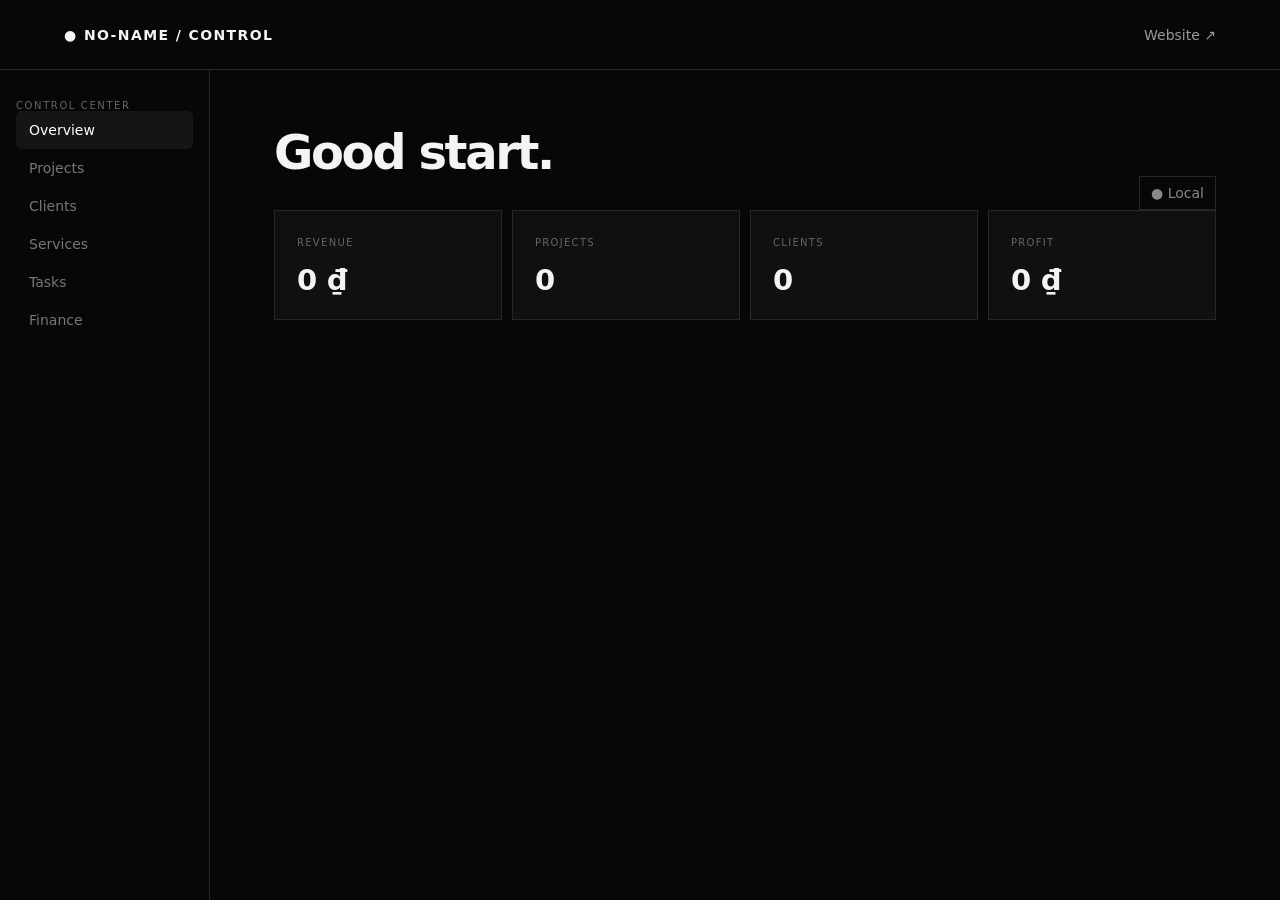
==== dashboard-v2.html @ 83e1a9af "feat: add self-contained functional dashboard v2" ====
<!doctype html><html lang="vi"><head><meta charset="utf-8"><meta name="viewport" content="width=device-width,initial-scale=1"><title>NO-NAME / Control</title><style>:root{--b:#070707;--p:#101011;--l:#27272a;--t:#f4f4f2;--m:#777}*{box-sizing:border-box}body{margin:0;background:var(--b);color:var(--t);font:14px system-ui,sans-serif}a{color:inherit;text-decoration:none}.nav{height:70px;border-bottom:1px solid var(--l);display:flex;justify-content:space-between;align-items:center;padding:0 5vw}.brand{font-weight:800;letter-spacing:.1em}.nav a:last-child{color:#999}.layout{display:grid;grid-template-columns:210px 1fr;min-height:calc(100vh - 70px)}aside{border-right:1px solid var(--l);padding:30px 16px}.side{padding:11px 13px;color:#777;cursor:pointer;border-radius:6px}.side.on,.side:hover{background:#151515;color:#fff}.main{padding:42px 5vw;max-width:1500px}.top{display:flex;justify-content:space-between;align-items:end}.ey{font-size:10px;letter-spacing:.16em;color:#666}.top h1{font-size:48px;letter-spacing:-.05em;margin:12px 0 30px}.status{border:1px solid var(--l);padding:8px 11px;color:#888}.metrics{display:grid;grid-template-columns:repeat(4,1fr);gap:10px}.metric,.box{background:var(--p);border:1px solid var(--l);padding:22px}.metric span{font-size:10px;color:#666;letter-spacing:.13em}.metric b{display:block;font-size:29px;margin-top:14px}.view{display:none}.view.on{display:block}.bar{display:flex;justify-content:space-between;align-items:center;margin:28px 0 12px}.bar h2{margin:0}.btn{border:0;background:#eee;color:#080808;padding:10px 14px;border-radius:6px;font-weight:700;cursor:pointer}.table{border:1px solid var(--l);background:var(--p)}.row{display:grid;grid-template-columns:1.5fr 1fr 1fr 120px;gap:12px;padding:15px 17px;border-bottom:1px solid #1d1d1f;align-items:center}.row:last-child{border:0}.muted{color:#777}.act{display:flex;gap:5px}.mini{background:#171719;border:1px solid #29292b;color:#bbb;padding:6px 8px;border-radius:5px;cursor:pointer}.empty{text-align:center;color:#555;padding:45px}.modal{display:none;position:fixed;inset:0;background:#000c;align-items:center;justify-content:center;padding:20px}.modal.on{display:flex}.card{width:min(600px,100%);background:#111;border:1px solid var(--l);padding:25px}.form{display:grid;grid-template-columns:1fr 1fr;gap:12px;margin-top:18px}.form .full{grid-column:1/-1}.form label{color:#777;font-size:11px}.form input,.form select,.form textarea{display:block;width:100%;margin-top:5px;background:#080808;color:#fff;border:1px solid #29292b;border-radius:5px;padding:10px}.form textarea{min-height:80px}.close{float:right;background:none;border:0;color:#aaa;font-size:18px}@media(max-width:800px){.layout{grid-template-columns:1fr}aside{display:none}.metrics{grid-template-columns:1fr 1fr}.row{grid-template-columns:1fr auto}.row .detail{display:none}}@media(max-width:500px){.metrics{grid-template-columns:1fr}.form{grid-template-columns:1fr}.form .full{grid-column:auto}}</style></head><body><nav class="nav"><a class="brand" href="index.html">● NO-NAME / CONTROL</a><a href="index.html">Website ↗</a></nav><div class="layout"><aside><div class="ey">CONTROL CENTER</div><div class="side on" data-v="overview">Overview</div><div class="side" data-v="projects">Projects</div><div class="side" data-v="clients">Clients</div><div class="side" data-v="services">Services</div><div class="side" data-v="tasks">Tasks</div><div class="side" data-v="finance">Finance</div></aside><main class="main"><div class="top"><div><div class="ey" id="date"></div><h1>Good start.</h1></div><div class="status">● <span id="mode">Local</span></div></div><div class="metrics"><div class="metric"><span>REVENUE</span><b id="rev">0 ₫</b></div><div class="metric"><span>PROJECTS</span><b id="pc">0</b></div><div class="metric"><span>CLIENTS</span><b id="cc">0</b></div><div class="metric"><span>PROFIT</span><b id="profit">0 ₫</b></div></div><div id="views"></div></main></div><div class="modal" id="modal"><div class="card"><button class="close" onclick="closeM()">✕</button><h2 id="mt">Add</h2><form class="form" id="form"></form></div></div><script>
var K="noname_v2",types={projects:[["name","Name","text"],["status","Status","select","active|paused|done"],["budget","Budget","number"],["description","Description","textarea"]],clients:[["name","Name","text"],["company","Company","text"],["email","Email","email"],["status","Status","select","lead|active|inactive"]],services:[["name","Name","text"],["price","Price","number"],["status","Status","select","active|paused"]],tasks:[["title","Title","text"],["status","Status","select","todo|doing|done"],["priority","Priority","select","low|normal|high"],["due_date","Due date","date"]],finance:[["type","Type","select","income|expense"],["amount","Amount","number"],["description","Description","text"],["transaction_date","Date","date"]]},S=JSON.parse(localStorage.getItem(K)||'{"projects":[],"clients":[],"services":[],"tasks":[],"finance":[]}'),cur="",eid=null,$=function(x){return document.getElementById(x)},money=function(n){return new Intl.NumberFormat("vi-VN").format(+n||0)+" ₫"};function save(){localStorage.setItem(K,JSON.stringify(S))}function esc(x){return String(x==null?"":x).replace(/[&<>"']/g,function(c){return {"&":"&amp;","<":"&lt;",">":"&gt;",'"':"&quot;","'":"&#39;"}[c]})}
function render(){var inc=S.finance.filter(function(x){return x.type==="income"}).reduce(function(a,x){return a+(+x.amount||0)},0),out=S.finance.filter(function(x){return x.type==="expense"}).reduce(function(a,x){return a+(+x.amount||0)},0);$("rev").textContent=money(inc);$("profit").textContent=money(inc-out);$("pc").textContent=S.projects.length;$("cc").textContent=S.clients.length;var h='<section class="view on" id="v-overview"><div class="box"><h2>NO-NAME</h2><p class="muted">Start solo. Make useful things. Build cash flow. Scale the system.</p></div></section>';Object.keys(types).forEach(function(t){h+='<section class="view" id="v-'+t+'"><div class="bar"><h2>'+t.charAt(0).toUpperCase()+t.slice(1)+'</h2><button class="btn" onclick="openM(\\''+t+'\\')">+ Add</button></div><div class="table" id="l-'+t+'"></div></section>'});$("views").innerHTML=h;Object.keys(types).forEach(list)}
function list(t){var a=S[t],el=$("l-"+t);el.innerHTML=a.map(function(x){var n=x.name||x.title||x.description||"Transaction",d=t==="finance"?money(x.amount):t==="projects"?money(x.budget):t==="services"?money(x.price):x.company||x.priority||x.email||"";return '<div class="row"><b>'+esc(n)+'</b><span class="muted">'+esc(x.status||x.type||"")+'</span><span class="detail muted">'+esc(d)+'</span><span class="act"><button class="mini" onclick="edit(\\''+t+'\\',\\''+x.id+'\\')">Edit</button><button class="mini" onclick="del(\\''+t+'\\',\\''+x.id+'\\')">Delete</button></span></div>'}).join("")||'<div class="empty">Nothing here yet.</div>'}
function openM(t,id){cur=t;eid=id||null;var old=(S[t]||[]).find(function(x){return x.id===id})||{};$("mt").textContent=(id?"Edit ":"Add ")+t.slice(0,-1);$("form").innerHTML=types[t].map(function(f){var k=f[0],l=f[1],ty=f[2],op=f[3];if(ty==="textarea")return '<label class="full">'+l+'<textarea name="'+k+'">'+esc(old[k]||"")+'</textarea></label>';if(ty==="select")return '<label>'+l+'<select name="'+k+'">'+op.split("|").map(function(o){return '<option value="'+o+'" '+(o===old[k]?"selected":"")+'>'+o+'</option>'}).join("")+'</select></label>';return '<label>'+l+'<input name="'+k+'" type="'+ty+'" value="'+esc(old[k]||"")+'" required></label>'}).join("")+'<div class="full"><button class="btn" type="submit">Save</button></div>';$("modal").classList.add("on")}
function closeM(){$("modal").classList.remove("on");eid=null}function edit(t,id){openM(t,id)}function del(t,id){if(confirm("Delete this item?")){S[t]=S[t].filter(function(x){return x.id!==id});save();render()}}
$("form").onsubmit=function(e){e.preventDefault();var d=Object.fromEntries(new FormData(e.target));["budget","price","amount"].forEach(function(k){if(k in d)d[k]=+d[k]||0});if(eid){var i=S[cur].findIndex(function(x){return x.id===eid});S[cur][i]=Object.assign({},S[cur][i],d)}else S[cur].unshift(Object.assign({id:crypto.randomUUID()},d));save();closeM();render()};document.addEventListener("click",function(e){var s=e.target.closest(".side");if(!s)return;document.querySelectorAll(".side").forEach(function(x){x.classList.remove("on")});document.querySelectorAll(".view").forEach(function(x){x.classList.remove("on")});s.classList.add("on");$("v-"+s.dataset.v).classList.add("on")});$("date").textContent=new Date().toLocaleDateString("en-GB",{weekday:"long",day:"2-digit",month:"short",year:"numeric"}).toUpperCase();render();
</script></body></html>
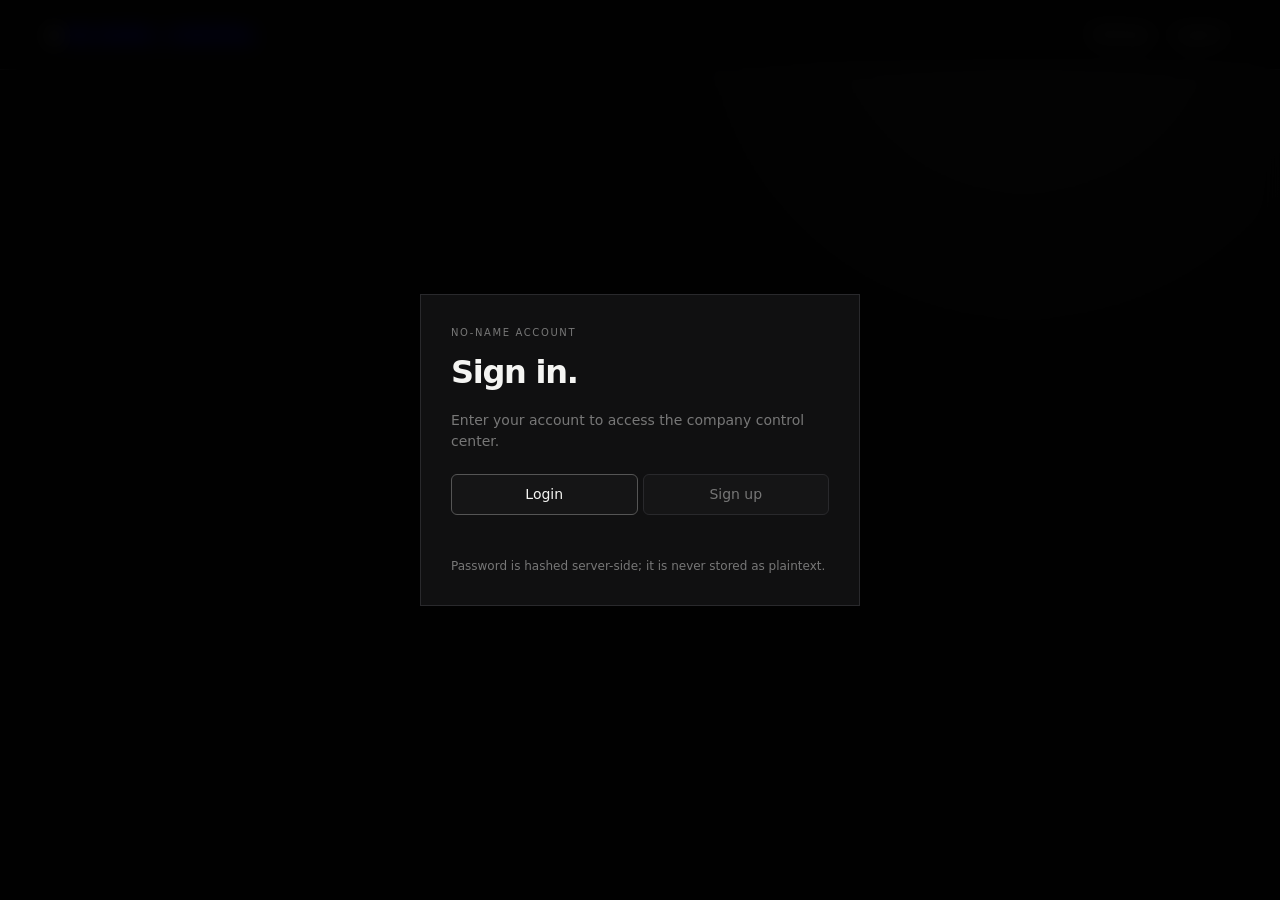
==== commit 7efe0d59: "feat: complete dashboard with auth settings themes and transitions" ====
--- a/dashboard-v2.html
+++ b/dashboard-v2.html
@@ -1,8 +1,42 @@
-<!doctype html><html lang="vi"><head><meta charset="utf-8"><meta name="viewport" content="width=device-width,initial-scale=1"><title>NO-NAME / Control</title><style>:root{--b:#070707;--p:#101011;--l:#27272a;--t:#f4f4f2;--m:#777}*{box-sizing:border-box}body{margin:0;background:var(--b);color:var(--t);font:14px system-ui,sans-serif}a{color:inherit;text-decoration:none}.nav{height:70px;border-bottom:1px solid var(--l);display:flex;justify-content:space-between;align-items:center;padding:0 5vw}.brand{font-weight:800;letter-spacing:.1em}.nav a:last-child{color:#999}.layout{display:grid;grid-template-columns:210px 1fr;min-height:calc(100vh - 70px)}aside{border-right:1px solid var(--l);padding:30px 16px}.side{padding:11px 13px;color:#777;cursor:pointer;border-radius:6px}.side.on,.side:hover{background:#151515;color:#fff}.main{padding:42px 5vw;max-width:1500px}.top{display:flex;justify-content:space-between;align-items:end}.ey{font-size:10px;letter-spacing:.16em;color:#666}.top h1{font-size:48px;letter-spacing:-.05em;margin:12px 0 30px}.status{border:1px solid var(--l);padding:8px 11px;color:#888}.metrics{display:grid;grid-template-columns:repeat(4,1fr);gap:10px}.metric,.box{background:var(--p);border:1px solid var(--l);padding:22px}.metric span{font-size:10px;color:#666;letter-spacing:.13em}.metric b{display:block;font-size:29px;margin-top:14px}.view{display:none}.view.on{display:block}.bar{display:flex;justify-content:space-between;align-items:center;margin:28px 0 12px}.bar h2{margin:0}.btn{border:0;background:#eee;color:#080808;padding:10px 14px;border-radius:6px;font-weight:700;cursor:pointer}.table{border:1px solid var(--l);background:var(--p)}.row{display:grid;grid-template-columns:1.5fr 1fr 1fr 120px;gap:12px;padding:15px 17px;border-bottom:1px solid #1d1d1f;align-items:center}.row:last-child{border:0}.muted{color:#777}.act{display:flex;gap:5px}.mini{background:#171719;border:1px solid #29292b;color:#bbb;padding:6px 8px;border-radius:5px;cursor:pointer}.empty{text-align:center;color:#555;padding:45px}.modal{display:none;position:fixed;inset:0;background:#000c;align-items:center;justify-content:center;padding:20px}.modal.on{display:flex}.card{width:min(600px,100%);background:#111;border:1px solid var(--l);padding:25px}.form{display:grid;grid-template-columns:1fr 1fr;gap:12px;margin-top:18px}.form .full{grid-column:1/-1}.form label{color:#777;font-size:11px}.form input,.form select,.form textarea{display:block;width:100%;margin-top:5px;background:#080808;color:#fff;border:1px solid #29292b;border-radius:5px;padding:10px}.form textarea{min-height:80px}.close{float:right;background:none;border:0;color:#aaa;font-size:18px}@media(max-width:800px){.layout{grid-template-columns:1fr}aside{display:none}.metrics{grid-template-columns:1fr 1fr}.row{grid-template-columns:1fr auto}.row .detail{display:none}}@media(max-width:500px){.metrics{grid-template-columns:1fr}.form{grid-template-columns:1fr}.form .full{grid-column:auto}}</style></head><body><nav class="nav"><a class="brand" href="index.html">● NO-NAME / CONTROL</a><a href="index.html">Website ↗</a></nav><div class="layout"><aside><div class="ey">CONTROL CENTER</div><div class="side on" data-v="overview">Overview</div><div class="side" data-v="projects">Projects</div><div class="side" data-v="clients">Clients</div><div class="side" data-v="services">Services</div><div class="side" data-v="tasks">Tasks</div><div class="side" data-v="finance">Finance</div></aside><main class="main"><div class="top"><div><div class="ey" id="date"></div><h1>Good start.</h1></div><div class="status">● <span id="mode">Local</span></div></div><div class="metrics"><div class="metric"><span>REVENUE</span><b id="rev">0 ₫</b></div><div class="metric"><span>PROJECTS</span><b id="pc">0</b></div><div class="metric"><span>CLIENTS</span><b id="cc">0</b></div><div class="metric"><span>PROFIT</span><b id="profit">0 ₫</b></div></div><div id="views"></div></main></div><div class="modal" id="modal"><div class="card"><button class="close" onclick="closeM()">✕</button><h2 id="mt">Add</h2><form class="form" id="form"></form></div></div><script>
-var K="noname_v2",types={projects:[["name","Name","text"],["status","Status","select","active|paused|done"],["budget","Budget","number"],["description","Description","textarea"]],clients:[["name","Name","text"],["company","Company","text"],["email","Email","email"],["status","Status","select","lead|active|inactive"]],services:[["name","Name","text"],["price","Price","number"],["status","Status","select","active|paused"]],tasks:[["title","Title","text"],["status","Status","select","todo|doing|done"],["priority","Priority","select","low|normal|high"],["due_date","Due date","date"]],finance:[["type","Type","select","income|expense"],["amount","Amount","number"],["description","Description","text"],["transaction_date","Date","date"]]},S=JSON.parse(localStorage.getItem(K)||'{"projects":[],"clients":[],"services":[],"tasks":[],"finance":[]}'),cur="",eid=null,$=function(x){return document.getElementById(x)},money=function(n){return new Intl.NumberFormat("vi-VN").format(+n||0)+" ₫"};function save(){localStorage.setItem(K,JSON.stringify(S))}function esc(x){return String(x==null?"":x).replace(/[&<>"']/g,function(c){return {"&":"&amp;","<":"&lt;",">":"&gt;",'"':"&quot;","'":"&#39;"}[c]})}
-function render(){var inc=S.finance.filter(function(x){return x.type==="income"}).reduce(function(a,x){return a+(+x.amount||0)},0),out=S.finance.filter(function(x){return x.type==="expense"}).reduce(function(a,x){return a+(+x.amount||0)},0);$("rev").textContent=money(inc);$("profit").textContent=money(inc-out);$("pc").textContent=S.projects.length;$("cc").textContent=S.clients.length;var h='<section class="view on" id="v-overview"><div class="box"><h2>NO-NAME</h2><p class="muted">Start solo. Make useful things. Build cash flow. Scale the system.</p></div></section>';Object.keys(types).forEach(function(t){h+='<section class="view" id="v-'+t+'"><div class="bar"><h2>'+t.charAt(0).toUpperCase()+t.slice(1)+'</h2><button class="btn" onclick="openM(\\''+t+'\\')">+ Add</button></div><div class="table" id="l-'+t+'"></div></section>'});$("views").innerHTML=h;Object.keys(types).forEach(list)}
-function list(t){var a=S[t],el=$("l-"+t);el.innerHTML=a.map(function(x){var n=x.name||x.title||x.description||"Transaction",d=t==="finance"?money(x.amount):t==="projects"?money(x.budget):t==="services"?money(x.price):x.company||x.priority||x.email||"";return '<div class="row"><b>'+esc(n)+'</b><span class="muted">'+esc(x.status||x.type||"")+'</span><span class="detail muted">'+esc(d)+'</span><span class="act"><button class="mini" onclick="edit(\\''+t+'\\',\\''+x.id+'\\')">Edit</button><button class="mini" onclick="del(\\''+t+'\\',\\''+x.id+'\\')">Delete</button></span></div>'}).join("")||'<div class="empty">Nothing here yet.</div>'}
-function openM(t,id){cur=t;eid=id||null;var old=(S[t]||[]).find(function(x){return x.id===id})||{};$("mt").textContent=(id?"Edit ":"Add ")+t.slice(0,-1);$("form").innerHTML=types[t].map(function(f){var k=f[0],l=f[1],ty=f[2],op=f[3];if(ty==="textarea")return '<label class="full">'+l+'<textarea name="'+k+'">'+esc(old[k]||"")+'</textarea></label>';if(ty==="select")return '<label>'+l+'<select name="'+k+'">'+op.split("|").map(function(o){return '<option value="'+o+'" '+(o===old[k]?"selected":"")+'>'+o+'</option>'}).join("")+'</select></label>';return '<label>'+l+'<input name="'+k+'" type="'+ty+'" value="'+esc(old[k]||"")+'" required></label>'}).join("")+'<div class="full"><button class="btn" type="submit">Save</button></div>';$("modal").classList.add("on")}
-function closeM(){$("modal").classList.remove("on");eid=null}function edit(t,id){openM(t,id)}function del(t,id){if(confirm("Delete this item?")){S[t]=S[t].filter(function(x){return x.id!==id});save();render()}}
-$("form").onsubmit=function(e){e.preventDefault();var d=Object.fromEntries(new FormData(e.target));["budget","price","amount"].forEach(function(k){if(k in d)d[k]=+d[k]||0});if(eid){var i=S[cur].findIndex(function(x){return x.id===eid});S[cur][i]=Object.assign({},S[cur][i],d)}else S[cur].unshift(Object.assign({id:crypto.randomUUID()},d));save();closeM();render()};document.addEventListener("click",function(e){var s=e.target.closest(".side");if(!s)return;document.querySelectorAll(".side").forEach(function(x){x.classList.remove("on")});document.querySelectorAll(".view").forEach(function(x){x.classList.remove("on")});s.classList.add("on");$("v-"+s.dataset.v).classList.add("on")});$("date").textContent=new Date().toLocaleDateString("en-GB",{weekday:"long",day:"2-digit",month:"short",year:"numeric"}).toUpperCase();render();
+<!doctype html><html lang="vi"><head><meta charset="utf-8"><meta name="viewport" content="width=device-width,initial-scale=1"><title>NO-NAME / Control</title><style>
+:root{--bg:#070707;--panel:#101011;--panel2:#151516;--line:#29292c;--text:#f5f5f3;--muted:#777;--accent:#fff;--shadow:0 20px 80px #0008}*{box-sizing:border-box}html{scroll-behavior:smooth}body{margin:0;background:var(--bg);color:var(--text);font:14px/1.5 Inter,ui-sans-serif,system-ui,sans-serif;transition:background .35s,color .35s}body:before{content:"";position:fixed;inset:0;pointer-events:none;background:radial-gradient(circle at 80% 0%,color-mix(in srgb,var(--accent) 8%,transparent),transparent 30%);opacity:.8}.hidden{display:none!important}button,input,select,textarea{font:inherit}button{cursor:pointer}.nav{height:70px;border-bottom:1px solid var(--line);display:flex;align-items:center;justify-content:space-between;padding:0 4vw;position:sticky;top:0;background:color-mix(in srgb,var(--bg) 92%,transparent);backdrop-filter:blur(18px);z-index:10}.brand{font-weight:850;letter-spacing:.1em}.brand i{display:inline-block;width:7px;height:7px;border-radius:50%;background:var(--accent);margin-right:8px}.navright{display:flex;gap:14px;align-items:center;color:var(--muted)}.navbtn{background:none;border:0;color:inherit}.shell{display:grid;grid-template-columns:220px 1fr;min-height:calc(100vh - 70px)}aside{border-right:1px solid var(--line);padding:28px 15px;position:sticky;top:70px;height:calc(100vh - 70px)}.ey{font-size:10px;letter-spacing:.16em;color:var(--muted);text-transform:uppercase}.side{display:flex;align-items:center;gap:10px;padding:11px 13px;margin:4px 0;border-radius:7px;color:#777;border:1px solid transparent;transition:.2s}.side:hover,.side.on{background:var(--panel2);color:var(--text);border-color:var(--line)}.side b{font-size:11px;font-weight:500}.sideicon{width:18px;text-align:center}.main{padding:40px 5vw 80px;max-width:1500px;width:100%}.view{display:none;animation:viewIn .28s ease both}.view.on{display:block}@keyframes viewIn{from{opacity:0;transform:translateY(7px)}to{opacity:1;transform:none}}.top{display:flex;justify-content:space-between;align-items:end}.top h1{font-size:50px;letter-spacing:-.055em;margin:10px 0 30px}.status{border:1px solid var(--line);padding:8px 11px;color:var(--muted);font-size:12px}.dot{display:inline-block;width:6px;height:6px;border-radius:50%;background:var(--accent);margin-right:6px}.metrics{display:grid;grid-template-columns:repeat(4,1fr);gap:10px}.metric,.box,.table,.authcard{background:var(--panel);border:1px solid var(--line);box-shadow:0 10px 40px #0002}.metric{padding:22px;transition:transform .2s,border-color .2s}.metric:hover{transform:translateY(-2px);border-color:#444}.metric span{font-size:10px;color:var(--muted);letter-spacing:.13em}.metric b{display:block;font-size:30px;margin-top:12px}.bar{display:flex;align-items:center;justify-content:space-between;margin:30px 0 12px}.bar h2{margin:0;font-size:25px;letter-spacing:-.03em}.btn{border:1px solid var(--line);background:var(--panel2);color:var(--text);padding:10px 14px;border-radius:7px;transition:.2s}.btn:hover{transform:translateY(-1px);border-color:#555}.btn.primary{background:var(--accent);color:#080808;border-color:var(--accent)}.btn.danger{color:#ffb0b0}.table{overflow:hidden}.row{display:grid;grid-template-columns:1.5fr 1fr 1fr 140px;gap:12px;padding:15px 17px;border-bottom:1px solid #1e1e20;align-items:center}.row:last-child{border:0}.muted{color:var(--muted)}.act{display:flex;gap:6px;justify-content:flex-end}.mini{background:var(--panel2);border:1px solid var(--line);color:#bbb;padding:6px 9px;border-radius:5px}.mini:hover{color:#fff}.empty{text-align:center;color:#555;padding:48px}.heroBox{padding:35px}.heroBox h2{font-size:30px;margin:0 0 8px}.heroBox p{max-width:700px;color:#888}.grid2{display:grid;grid-template-columns:1.4fr .8fr;gap:10px}.formgrid{display:grid;grid-template-columns:1fr 1fr;gap:13px}.field{display:block;color:#777;font-size:11px}.field.full{grid-column:1/-1}.field input,.field select,.field textarea{width:100%;display:block;margin-top:5px;background:#080808;color:#eee;border:1px solid var(--line);padding:11px;border-radius:6px;outline:none;transition:.2s}.field input:focus,.field select:focus,.field textarea:focus{border-color:#666;box-shadow:0 0 0 3px color-mix(in srgb,var(--accent) 8%,transparent)}.field textarea{min-height:90px;resize:vertical}.modal,.auth{position:fixed;inset:0;background:#000c;display:flex;align-items:center;justify-content:center;padding:20px;z-index:30;backdrop-filter:blur(10px)}.modal{display:none}.modal.open{display:flex}.modalbox{width:min(620px,100%);background:var(--panel);border:1px solid var(--line);padding:28px;box-shadow:var(--shadow);animation:pop .25s ease both}@keyframes pop{from{opacity:0;transform:scale(.97) translateY(8px)}to{opacity:1;transform:none}}.modalhead{display:flex;justify-content:space-between;align-items:center;margin-bottom:18px}.modalhead h3{margin:0;font-size:24px}.close{background:none;border:0;color:#aaa;font-size:20px}.auth{z-index:100}.authcard{width:min(440px,100%);padding:30px;animation:pop .3s ease}.authcard h1{font-size:32px;letter-spacing:-.04em;margin:8px 0}.authcard p{color:#777}.authTabs{display:flex;gap:5px;margin:22px 0}.authTabs button{flex:1;background:var(--panel2);border:1px solid var(--line);color:#777;padding:9px;border-radius:6px}.authTabs button.on{color:var(--text);border-color:#555}.authform{display:grid;gap:12px}.authmsg{min-height:20px;color:#f0a0a0;font-size:12px}.linkbtn{border:0;background:none;color:var(--text);text-decoration:underline;padding:0}.themes{display:flex;gap:10px;flex-wrap:wrap}.theme{width:110px;height:72px;border:1px solid var(--line);border-radius:8px;padding:9px;text-align:left;color:white;cursor:pointer}.theme span{display:block;width:12px;height:12px;border-radius:50%;margin-bottom:18px}.theme.active{outline:2px solid var(--accent);outline-offset:2px}.verify{border:1px solid #4a3e1d;background:#211b0d;padding:14px;color:#cbbd92;border-radius:7px}.toast{position:fixed;right:22px;bottom:22px;background:#eee;color:#080808;padding:11px 15px;border-radius:7px;z-index:200;animation:pop .2s ease}.setup{min-height:70vh;display:flex;align-items:center;justify-content:center}.setup .box{max-width:600px;padding:35px}.setup code{display:block;padding:12px;background:#080808;border:1px solid var(--line);overflow:auto;margin:12px 0}.accent{width:55px;height:40px;padding:3px;border:1px solid var(--line);background:#080808}.userpill{color:#aaa}.loading{opacity:.6;pointer-events:none}@media(max-width:850px){.shell{grid-template-columns:1fr}aside{position:static;height:auto;border-right:0;border-bottom:1px solid var(--line);padding:10px;display:flex;overflow:auto;gap:5px}aside .ey{display:none}.side{white-space:nowrap}.metrics{grid-template-columns:1fr 1fr}.grid2{grid-template-columns:1fr}}@media(max-width:550px){.main{padding:25px 18px 60px}.metrics{grid-template-columns:1fr}.top{align-items:start;flex-direction:column}.top h1{font-size:38px}.row{grid-template-columns:1fr auto}.row .detail{display:none}.formgrid{grid-template-columns:1fr}.field.full{grid-column:auto}}
+</style></head><body>
+<nav class="nav"><a class="brand" href="index.html"><i></i>NO-NAME / CONTROL</a><div class="navright"><span class="userpill" id="userPill"></span><button class="navbtn" onclick="openView('settings')">Settings</button><button class="navbtn" onclick="logout()">Logout</button></div></nav>
+<div id="auth" class="auth"><div class="authcard"><div class="ey">NO-NAME ACCOUNT</div><h1 id="authTitle">Sign in.</h1><p id="authSub">Enter your account to access the company control center.</p><div class="authTabs"><button id="tabLogin" class="on" onclick="authMode('login')">Login</button><button id="tabSignup" onclick="authMode('signup')">Sign up</button></div><form id="authForm" class="authform"></form><div class="authmsg" id="authMsg"></div><div class="muted" style="font-size:12px">Password is hashed server-side; it is never stored as plaintext.</div></div></div>
+<div id="setup" class="setup hidden"><div class="box"><div class="ey">FIRST SETUP</div><h1>Connect the company API.</h1><p class="muted">Deploy the Cloudflare Worker + D1, then paste its Worker URL here. The dashboard will use the API for accounts and company data.</p><form id="apiForm" class="formgrid"><label class="field full">Worker API URL<input id="apiUrl" placeholder="https://no-name-api.example.workers.dev" required></label><button class="btn primary full">Connect</button></form></div></div>
+<div id="app" class="shell hidden"><aside><div class="ey">CONTROL CENTER</div><div class="side on" data-view="overview"><span class="sideicon">⌂</span><b>Overview</b></div><div class="side" data-view="projects"><span class="sideicon">□</span><b>Projects</b></div><div class="side" data-view="clients"><span class="sideicon">◌</span><b>Clients</b></div><div class="side" data-view="services"><span class="sideicon">◇</span><b>Services</b></div><div class="side" data-view="tasks"><span class="sideicon">✓</span><b>Tasks</b></div><div class="side" data-view="finance"><span class="sideicon">₫</span><b>Finance</b></div><div class="side" data-view="settings"><span class="sideicon">⚙</span><b>Settings</b></div></aside><main class="main"><div class="top"><div><div class="ey" id="date"></div><h1 id="hello">Good start.</h1></div><div class="status"><span class="dot"></span><span id="status">Connected</span></div></div>
+<div id="metrics" class="metrics"></div><div id="views"></div></main></div>
+<div id="modal" class="modal"><div class="modalbox"><div class="modalhead"><h3 id="modalTitle">Add</h3><button class="close" onclick="closeModal()">×</button></div><form id="entityForm" class="formgrid"></form></div></div><script>
+const API=()=>localStorage.getItem("no_name_api")||"",types={projects:[["name","Name","text",1],["status","Status","select",1,"active|paused|done"],["budget","Budget","number",0],["description","Description","textarea",0]],clients:[["name","Name","text",1],["company","Company","text",0],["email","Email","email",1],["status","Status","select",1,"lead|active|inactive"]],services:[["name","Name","text",1],["price","Price","number",1],["status","Status","select",1,"active|paused"]],tasks:[["title","Title","text",1],["status","Status","select",1,"todo|doing|done"],["priority","Priority","select",1,"low|normal|high"],["project_id","Project ID","text",0],["due_date","Due date","date",0]],transactions:[["type","Type","select",1,"income|expense"],["amount","Amount","number",1],["description","Description","text",1],["transaction_date","Date","date",1]]};
+let state={projects:[],clients:[],services:[],tasks:[],transactions:[],user:null,current:"overview",editing:null};
+const $=x=>document.getElementById(x),money=n=>new Intl.NumberFormat("vi-VN").format(Number(n)||0)+" ₫";
+async function api(path,opt={}){const r=await fetch(API()+"/api"+path,{credentials:"include",headers:{"content-type":"application/json",...(opt.headers||{})},...opt});const d=await r.json().catch(()=>({}));if(!r.ok)throw Error(d.error||"Request failed");return d}
+function esc(s){return String(s??"").replace(/[&<>"']/g,c=>({"&":"&amp;","<":"&lt;",">":"&gt;",'"':"&quot;","'":"&#39;"}[c]))}
+function toast(s){const x=document.createElement("div");x.className="toast";x.textContent=s;document.body.appendChild(x);setTimeout(()=>x.remove(),2600)}
+function authMode(m){$("tabLogin").classList.toggle("on",m==="login");$("tabSignup").classList.toggle("on",m==="signup");$("authTitle").textContent=m==="login"?"Sign in.":"Create account.";$("authSub").textContent=m==="login"?"Enter your account to access the company control center.":"Create the first account for the NO-NAME company.";$("authMsg").textContent="";$("authForm").innerHTML=m==="login"?'<label class="field">Email<input name="email" type="email" autocomplete="email" required></label><label class="field">Password<input name="password" type="password" autocomplete="current-password" required></label><button class="btn primary">Sign in</button>':'<label class="field">Name<input name="name" required></label><label class="field">Company<input name="company" placeholder="NO-NAME"></label><label class="field">Email<input name="email" type="email" autocomplete="email" required></label><label class="field">Password<input name="password" type="password" minlength="8" autocomplete="new-password" required></label><button class="btn primary">Create account</button>';$("authForm").dataset.mode=m}
+$("authForm").onsubmit=async e=>{e.preventDefault();if(!API())return $("authMsg").textContent="Connect the API first.";const mode=e.target.dataset.mode;try{const d=await api("/auth/"+mode,{method:"POST",body:JSON.stringify(Object.fromEntries(new FormData(e.target)))});state.user=d.user;hide($("auth"));show($("app"));await load()}catch(err){$("authMsg").textContent=err.message}};
+async function checkAuth(){if(!API()){hide($("auth"));show($("setup"));$("apiUrl").value="";return}try{const d=await api("/auth/me");if(d.authenticated){state.user=d.user;hide($("auth"));show($("app"));await load()}else show($("auth"))}catch(e){show($("auth"));$("authMsg").textContent="API connection failed: "+e.message}}
+$("apiForm").onsubmit=async e=>{e.preventDefault();localStorage.setItem("no_name_api",$("apiUrl").value.trim().replace(/\/$/,""));location.reload()}
+async function load(){setUser();const d=await api("/dashboard");Object.assign(state,d);render()}
+function setUser(){$("userPill").textContent=state.user?(state.user.name||state.user.email):"";$("hello").textContent="Hello, "+(state.user?.name?.split(" ")[0]||"founder")+".";$("status").textContent=state.user?.verified?"Verified":"Account active"}
+function hide(x){x.classList.add("hidden")}function show(x){x.classList.remove("hidden")}
+function render(){const m=state.metrics||{};$("metrics").innerHTML='<div class="metric"><span>REVENUE</span><b>'+money(m.revenue)+'</b></div><div class="metric"><span>EXPENSES</span><b>'+money(m.expenses)+'</b></div><div class="metric"><span>PROFIT</span><b>'+money(m.profit)+'</b></div><div class="metric"><span>PROJECTS / CLIENTS</span><b>'+m.projectCount+' / '+m.clientCount+'</b></div>';renderViews()}
+function renderViews(){let html='<section id="v-overview" class="view on"><div class="grid2"><div class="box heroBox"><div class="ey">COMPANY OPERATING SYSTEM</div><h2>NO-NAME is running.</h2><p>One place for projects, clients, services, tasks, money and account settings. Build from zero; keep the system ready for scale.</p></div><div class="box heroBox"><div class="ey">ACCOUNT</div><h2>'+esc(state.user?.name||"Founder")+'</h2><p>'+esc(state.user?.email||"")+'<br>'+(!state.user?.verified?'Email verification: pending / ready for later.':'Email verified.')+'</p></div></div><div class="bar"><h2>Recent projects</h2><button class="btn primary" onclick="openModal('projects')">+ Project</button></div><div class="table">'+rows("projects",state.projects.slice(0,6))+'</div></section>';for(const t of ["projects","clients","services","tasks","transactions"]){html+='<section id="v-'+t+'" class="view"><div class="bar"><h2>'+title(t)+'</h2><button class="btn primary" onclick="openModal(\\''+t+'\\')">+ Add</button></div><div class="table">'+rows(t,state[t])+'</div></section>'}html+='<section id="v-settings" class="view">'+settingsView()+'</section>';$("views").innerHTML=html}
+function title(t){return t==="transactions"?"Finance":t.charAt(0).toUpperCase()+t.slice(1)}
+function rows(t,a){if(!a?.length)return '<div class="empty">Nothing here yet.</div>';return a.map(x=>{const n=x.name||x.title||x.description||"Transaction",d=t==="transactions"?money(x.amount):t==="projects"?money(x.budget):t==="services"?money(x.price):x.company||x.priority||x.email||x.due_date||"",s=x.status||x.type||"";return '<div class="row"><b>'+esc(n)+'</b><span class="muted">'+esc(s)+'</span><span class="detail muted">'+esc(d)+'</span><span class="act"><button class="mini" onclick="openModal(\\''+t+'\\',\\''+x.id+'\\')">Edit</button><button class="mini" onclick="removeItem(\\''+t+'\\',\\''+x.id+'\\')">Delete</button></span></div>'}).join("")}
+function openView(v){document.querySelectorAll(".side").forEach(x=>x.classList.toggle("on",x.dataset.view===v));document.querySelectorAll(".view").forEach(x=>x.classList.toggle("on",x.id==="v-"+v));state.current=v}
+document.addEventListener("click",e=>{const s=e.target.closest(".side");if(s)openView(s.dataset.view)})
+function openModal(t,id=null){state.editing={t,id};const old=(state[t]||[]).find(x=>x.id===id)||{};$("modalTitle").textContent=(id?"Edit ":"Add ")+title(t).slice(0,-1);$("entityForm").innerHTML=types[t].map(f=>{const[k,l,ty,req,opts]=f;if(ty==="textarea")return '<label class="field full">'+l+'<textarea name="'+k+'">'+esc(old[k]||"")+'</textarea></label>';if(ty==="select")return '<label class="field">'+l+'<select name="'+k+'">'+opts.split("|").map(o=>'<option value="'+o+'" '+(o===old[k]?"selected":"")+'>'+o+'</option>').join("")+'</select></label>';return '<label class="field">'+l+'<input name="'+k+'" type="'+ty+'" value="'+esc(old[k]??"")+'" '+(req?"required":"")+'></label>'}).join("")+'<div class="full"><button class="btn primary">Save</button></div>';$("modal").classList.add("open")}
+function closeModal(){$("modal").classList.remove("open");state.editing=null}
+$("entityForm").onsubmit=async e=>{e.preventDefault();const {t,id}=state.editing,b=Object.fromEntries(new FormData(e.target));["budget","price","amount"].forEach(k=>{if(k in b)b[k]=Number(b[k])||0});try{if(id)await api("/"+t+"/"+id,{method:"PUT",body:JSON.stringify(b)});else await api("/"+t,{method:"POST",body:JSON.stringify(b)});closeModal();await load();toast("Saved")}catch(err){toast(err.message)}}
+async function removeItem(t,id){if(!confirm("Delete this item?"))return;try{await api("/"+t+"/"+id,{method:"DELETE"});await load();toast("Deleted")}catch(e){toast(e.message)}}
+function settingsView(){const u=state.user||{};return '<div class="bar"><h2>Settings</h2><button class="btn danger" onclick="logout()">Logout</button></div><div class="grid2"><div class="box"><div class="ey">PROFILE</div><form id="profileForm" class="formgrid" style="margin-top:18px"><label class="field">Name<input name="name" value="'+esc(u.name)+'" required></label><label class="field">Company<input name="company" value="'+esc(u.company||"")+'"></label><label class="field full">Email<input value="'+esc(u.email)+'" disabled></label><div class="full"><button class="btn primary">Save profile</button></div></form></div><div class="box"><div class="ey">VERIFICATION</div><p class="verify">'+(u.verified?"Your email is verified.":"Email verification is not wired to a mail provider yet. The account flag is already in D1, so this can be added later without changing login.")+'</p></div></div><div class="bar"><h2>Security</h2></div><div class="box"><form id="passForm" class="formgrid"><label class="field">Current password<input name="currentPassword" type="password" required></label><label class="field">New password<input name="newPassword" type="password" minlength="8" required></label><div class="full"><button class="btn">Change password</button></div></form></div><div class="bar"><h2>Appearance</h2></div><div class="box"><div class="themes">'+["midnight","graphite","ivory","blue","green","red"].map(t=>'<button class="theme '+(getTheme()===t?"active":"")+'" data-theme="'+t+'" style="background:'+themeBg(t)+'" onclick="setTheme(\\''+t+'\\')"><span style="background:'+themeAccent(t)+'"></span>'+t+'</button>').join("")+'</div><p class="muted" style="margin-bottom:0">Accent</p><input class="accent" id="accent" type="color" value="'+(localStorage.getItem("nn_accent")||"#ffffff")+'" onchange="setAccent(this.value)"></div><div class="bar"><h2>API</h2></div><div class="box"><form id="apiChange" class="formgrid"><label class="field full">Worker URL<input name="url" value="'+esc(API())+'" required></label><div class="full"><button class="btn">Update API</button></div></form></div>'}
+$("views").addEventListener("submit",async e=>{if(e.target.id==="profileForm"){e.preventDefault();try{const d=await api("/auth/profile",{method:"PUT",body:JSON.stringify(Object.fromEntries(new FormData(e.target)))});state.user=d.user;setUser();render();toast("Profile updated")}catch(x){toast(x.message)}}if(e.target.id==="passForm"){e.preventDefault();try{await api("/auth/change-password",{method:"POST",body:JSON.stringify(Object.fromEntries(new FormData(e.target)))});e.target.reset();toast("Password changed")}catch(x){toast(x.message)}}if(e.target.id==="apiChange"){e.preventDefault();localStorage.setItem("no_name_api",new FormData(e.target).get("url").toString().replace(/\/$/,""));location.reload()}})
+function themeBg(t){return({midnight:"#080808",graphite:"#17191c",ivory:"#e9e6de",blue:"#07111f",green:"#07150e",red:"#190a0a"})[t]}
+function themeAccent(t){return({midnight:"#fff",graphite:"#e4e7eb",ivory:"#151515",blue:"#69a7ff",green:"#70e39a",red:"#ff7373"})[t]}
+function applyTheme(t){const bg=themeBg(t),ac=themeAccent(t),dark=t!=="ivory";document.documentElement.style.setProperty("--bg",bg);document.documentElement.style.setProperty("--accent",ac);document.documentElement.style.setProperty("--text",dark?"#f5f5f3":"#171717");document.documentElement.style.setProperty("--panel",dark?"#101011":"#f4f2ec");document.documentElement.style.setProperty("--panel2",dark?"#151516":"#dfddd6");document.documentElement.style.setProperty("--line",dark?"#29292c":"#c9c6bd");document.documentElement.style.setProperty("--muted",dark?"#777":"#777");localStorage.setItem("nn_theme",t)}
+function getTheme(){return localStorage.getItem("nn_theme")||state.user?.theme||"midnight"}function setTheme(t){applyTheme(t);if(state.user&&API())api("/auth/profile",{method:"PUT",body:JSON.stringify({theme:t})}).then(d=>state.user=d.user).catch(()=>{});render()}
+function setAccent(v){localStorage.setItem("nn_accent",v);document.documentElement.style.setProperty("--accent",v)}
+async function logout(){try{if(API())await api("/auth/logout",{method:"POST"})}catch(e){}state.user=null;hide($("app"));show($("auth"));authMode("login");toast("Logged out")}
+$("date").textContent=new Date().toLocaleDateString("en-GB",{weekday:"long",day:"2-digit",month:"short",year:"numeric"}).toUpperCase();applyTheme(getTheme());authMode("login");checkAuth();
 </script></body></html>
